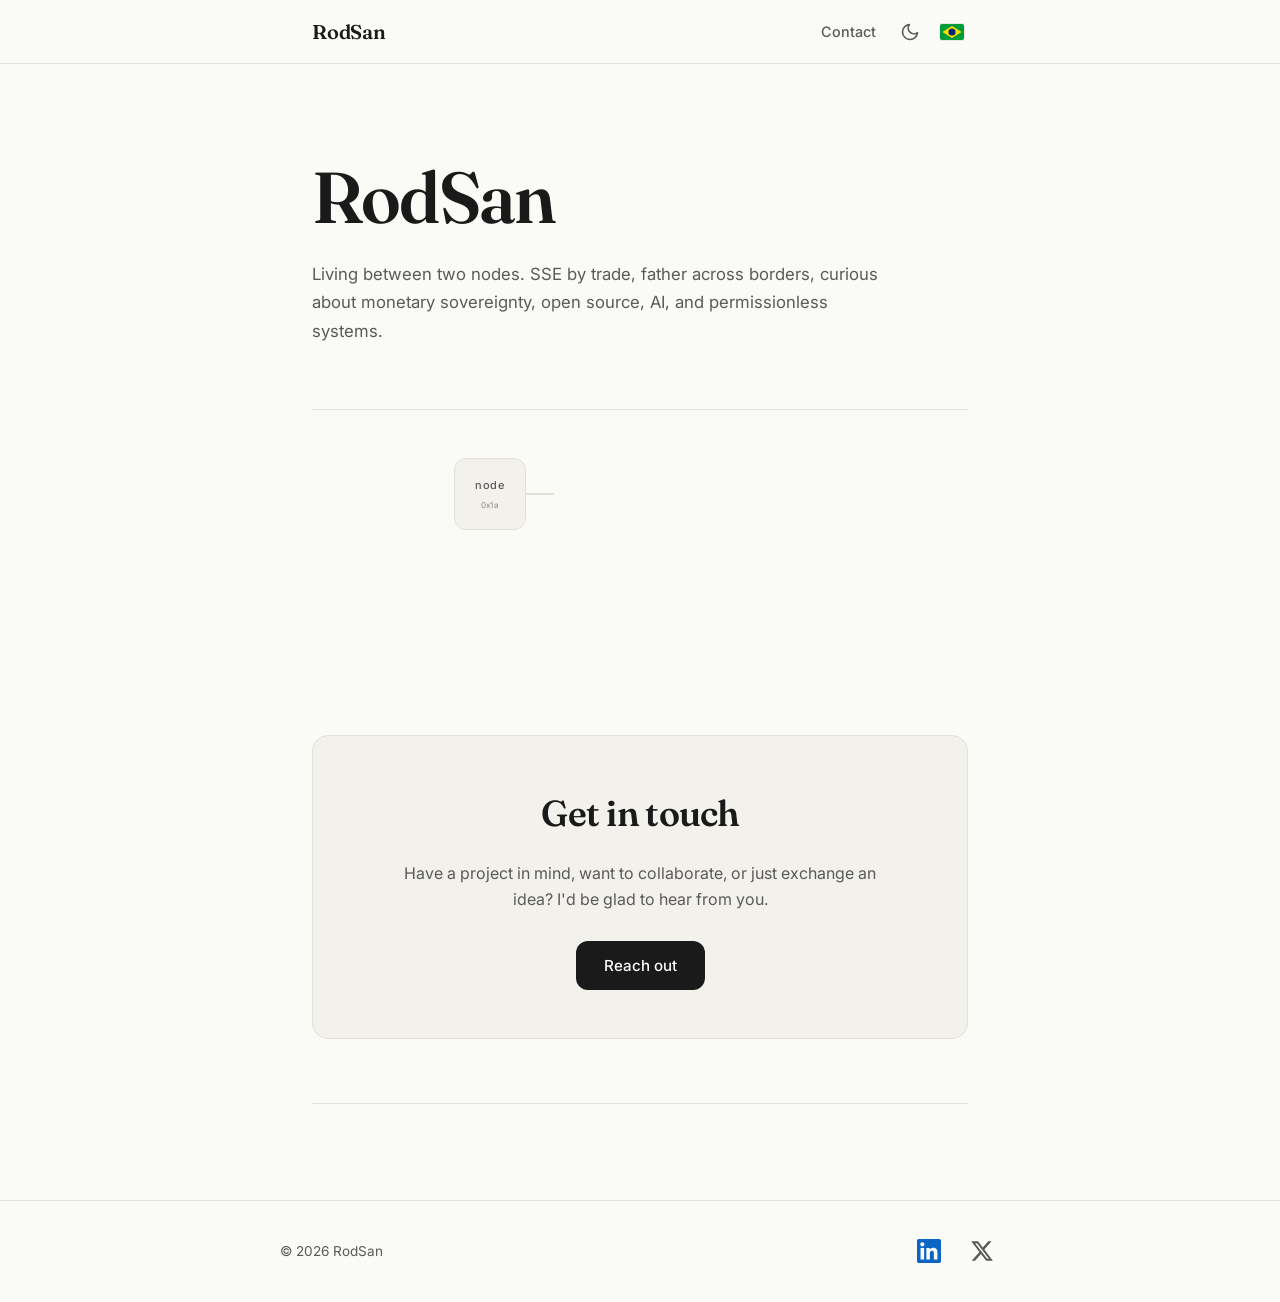
==== index.html @ 2deef2b4 "add AI to hero subtitle and meta description interests" ====
<!DOCTYPE html>
<html lang="en">
<head>
    <meta charset="UTF-8">
    <meta name="viewport" content="width=device-width, initial-scale=1.0">
    <title>RodSan</title>
    <meta name="description" content="Personal site of RodSan — SSE by trade, father across borders, curious about monetary sovereignty, open source, AI, and permissionless systems.">

    <link rel="alternate" hreflang="en" href="https://0xrodsan.github.io/">
    <link rel="alternate" hreflang="pt-BR" href="https://0xrodsan.github.io/pt/">
    <link rel="alternate" hreflang="x-default" href="https://0xrodsan.github.io/">
    <link rel="canonical" href="https://0xrodsan.github.io/">

    <link rel="preconnect" href="https://fonts.googleapis.com">
    <link rel="preconnect" href="https://fonts.gstatic.com" crossorigin>
    <link href="https://fonts.googleapis.com/css2?family=Fraunces:ital,wght@0,400;0,600;0,700;1,400&family=Inter:wght@400;500;600&display=swap" rel="stylesheet">

    <link rel="stylesheet" href="style.css">

    <script>
        (function() {
            var stored = localStorage.getItem('theme');
            var prefersDark = window.matchMedia('(prefers-color-scheme: dark)').matches;
            var theme = stored || (prefersDark ? 'dark' : 'light');
            document.documentElement.setAttribute('data-theme', theme);
        })();
    </script>
</head>
<body>
    <header class="site-header">
        <div class="header-inner">
            <a href="/" class="site-logo">RodSan</a>

            <nav class="site-nav" aria-label="Main navigation">
                <ul class="nav-list">
                    <li class="nav-item"><a href="contato.html" class="nav-link">Contact</a></li>
                    <!-- Add new nav items here: <li class="nav-item"><a class="nav-link" href="…">…</a></li> -->
                </ul>
            </nav>

            <div class="header-actions">
                <button type="button" class="theme-toggle" aria-label="Toggle light/dark theme" title="Toggle theme">
                    <svg class="icon-sun" xmlns="http://www.w3.org/2000/svg" width="20" height="20" viewBox="0 0 24 24" fill="none" stroke="currentColor" stroke-width="2" stroke-linecap="round" stroke-linejoin="round" aria-hidden="true">
                        <circle cx="12" cy="12" r="4"></circle>
                        <path d="M12 2v2M12 20v2M4.93 4.93l1.41 1.41M17.66 17.66l1.41 1.41M2 12h2M20 12h2M4.93 19.07l1.41-1.41M17.66 6.34l1.41-1.41"></path>
                    </svg>
                    <svg class="icon-moon" xmlns="http://www.w3.org/2000/svg" width="20" height="20" viewBox="0 0 24 24" fill="none" stroke="currentColor" stroke-width="2" stroke-linecap="round" stroke-linejoin="round" aria-hidden="true">
                        <path d="M21 12.79A9 9 0 1 1 11.21 3 7 7 0 0 0 21 12.79z"></path>
                    </svg>
                </button>

                <a href="pt/" class="lang-flag" aria-label="Português" title="Português">
                    <svg xmlns="http://www.w3.org/2000/svg" viewBox="0 0 30 20" width="24" height="16" aria-hidden="true">
                        <rect width="30" height="20" fill="#009c3b"/>
                        <polygon points="15,2.5 27,10 15,17.5 3,10" fill="#ffdf00"/>
                        <circle cx="15" cy="10" r="4.5" fill="#002776"/>
                    </svg>
                </a>

                <button type="button" class="menu-toggle" aria-label="Open menu" aria-expanded="false" aria-controls="mobile-nav">
                    <span></span>
                    <span></span>
                    <span></span>
                </button>
            </div>
        </div>

        <nav id="mobile-nav" class="mobile-nav" aria-label="Mobile navigation" hidden>
            <ul class="mobile-nav-list">
                <li class="mobile-nav-item"><a href="contato.html" class="mobile-nav-link">Contact</a></li>
                <!-- Add new nav items here: <li class="mobile-nav-item"><a class="mobile-nav-link" href="…">…</a></li> -->
            </ul>
        </nav>
    </header>

    <main class="main-content">
        <section class="hero reveal" aria-labelledby="hero-title">
            <h1 id="hero-title" class="hero-title">RodSan</h1>
            <p class="hero-subtitle">
                Living between two nodes. SSE by trade, father across borders, curious about monetary sovereignty, open source, AI, and permissionless systems.
            </p>
        </section>

        <section aria-label="Personal protocol">
            <div style="display:flex;flex-direction:column;align-items:center;justify-content:center;padding:3rem 1rem;gap:2.5rem;">
                <div id="rodsan-chain" style="display:flex;align-items:center;position:relative;"></div>
                <p id="rodsan-caption" style="font-size:14px;color:var(--color-text-muted);text-align:center;max-width:300px;line-height:1.9;opacity:0;transition:opacity 1.4s ease;font-style:italic;margin:0;">I build things that remember.<br>So that wherever I am — something holds.</p>
            </div>
            <style>
            .rodsan-block{width:72px;height:72px;border-radius:12px;border:1.5px solid var(--color-border);background:var(--color-surface);display:flex;flex-direction:column;align-items:center;justify-content:center;gap:5px;opacity:0;position:relative;overflow:hidden;}
            .rodsan-block.base{border-color:#b87350;}
            .rodsan-label{font-size:11px;color:var(--color-text-muted);font-weight:500;letter-spacing:0.05em;position:relative;z-index:2;}
            .rodsan-hash{font-size:8px;color:var(--color-text-muted);opacity:0.7;letter-spacing:0.03em;position:relative;z-index:2;}
            .rodsan-conn{width:28px;height:1.5px;background:var(--color-border);opacity:0;transition:opacity 0.4s ease;flex-shrink:0;}
            .rodsan-ring{position:absolute;right:-8px;top:50%;transform:translateY(-50%);width:16px;height:16px;border-radius:50%;border:1.5px solid #b87350;opacity:0;pointer-events:none;}
            .rodsan-ring.go{animation:rodsan-pulse 1s ease-out forwards;}
            @keyframes rodsan-pulse{0%{opacity:.7;transform:translateY(-50%) scale(.5);}100%{opacity:0;transform:translateY(-50%) scale(2.6);}}
            </style>
            <script>
            (function(){
              var chain=document.getElementById('rodsan-chain');
              var caption=document.getElementById('rodsan-caption');
              var blocks=[{label:'node',hash:'0x1a'},{label:'silence',hash:'0x2f'},{label:'echo',hash:'0x3d'},{label:'base',hash:'0xff'}];
              var els=[];
              blocks.forEach(function(b,i){
                var wrap=document.createElement('div');
                wrap.style.cssText='position:relative;display:flex;align-items:center;';
                var block=document.createElement('div');
                block.className='rodsan-block'+(i===blocks.length-1?' base':'');
                var glitch=document.createElement('div');
                glitch.style.cssText='position:absolute;left:0;right:0;height:2px;background:#b87350;opacity:0;z-index:1;';
                var label=document.createElement('span');
                label.className='rodsan-label';
                label.textContent=b.label;
                var hash=document.createElement('span');
                hash.className='rodsan-hash';
                hash.textContent=b.hash;
                block.appendChild(glitch);block.appendChild(label);block.appendChild(hash);
                wrap.appendChild(block);
                var ring=document.createElement('div');
                ring.className='rodsan-ring';
                wrap.appendChild(ring);
                var conn=null;
                if(i<blocks.length-1){conn=document.createElement('div');conn.className='rodsan-conn';wrap.appendChild(conn);}
                els.push({block:block,conn:conn,ring:ring,glitch:glitch,label:label});
                chain.appendChild(wrap);
              });
              function delay(ms){return new Promise(function(r){setTimeout(r,ms);});}
              async function glitchBlock(block,glitch,label){
                var chars='▓░█▒#@&%'.split('');
                var original=label.textContent;
                block.style.opacity='1';
                for(var i=0;i<5;i++){
                  label.textContent=chars[Math.floor(Math.random()*chars.length)].repeat(original.length);
                  glitch.style.opacity='0.6';
                  glitch.style.top=Math.random()*60+'px';
                  block.style.transform='translateX('+(Math.random()-.5)*4+'px)';
                  await delay(60);
                  label.textContent=original;glitch.style.opacity='0';block.style.transform='translateX(0)';
                  await delay(50);
                }
              }
              async function animate(){
                await delay(500);
                for(var i=0;i<els.length;i++){
                  var e=els[i];
                  await glitchBlock(e.block,e.glitch,e.label);
                  e.ring.classList.add('go');
                  await delay(300);e.ring.classList.remove('go');
                  if(e.conn){e.conn.style.opacity='1';await delay(150);await delay(400);}
                  else{await delay(400);}
                }
                await delay(800);caption.style.opacity='1';
              }
              animate();
            })();
            </script>
        </section>

        <section class="cta-section reveal" aria-labelledby="cta-title">
            <div class="cta-card">
                <h2 id="cta-title" class="cta-title">Get in touch</h2>
                <p class="cta-text">
                    Have a project in mind, want to collaborate, or just exchange an idea?
                    I'd be glad to hear from you.
                </p>
                <a href="contato.html" class="cta-button">Reach out</a>
            </div>
        </section>
    </main>

    <footer class="site-footer">
        <div class="footer-inner">
            <p class="footer-copy">© <span class="footer-year">2025</span> RodSan</p>
            <ul class="footer-social">
                <li>
                    <a href="https://www.linkedin.com/in/rodsan80/" class="footer-social-link" target="_blank" rel="noopener noreferrer" aria-label="LinkedIn">
                        <svg xmlns="http://www.w3.org/2000/svg" viewBox="0 0 24 24" aria-hidden="true">
                            <path fill="#0A66C2" d="M20.447 20.452h-3.554v-5.569c0-1.328-.027-3.037-1.852-3.037-1.853 0-2.136 1.445-2.136 2.939v5.667H9.351V9h3.414v1.561h.046c.477-.9 1.637-1.85 3.37-1.85 3.601 0 4.267 2.37 4.267 5.455v6.286zM5.337 7.433c-1.144 0-2.063-.926-2.063-2.065 0-1.138.92-2.063 2.063-2.063 1.14 0 2.064.925 2.064 2.063 0 1.139-.925 2.065-2.064 2.065zm1.782 13.019H3.555V9h3.564v11.452zM22.225 0H1.771C.792 0 0 .774 0 1.729v20.542C0 23.227.792 24 1.771 24h20.451C23.2 24 24 23.227 24 22.271V1.729C24 .774 23.2 0 22.222 0h.003z"/>
                        </svg>
                    </a>
                </li>
                <li>
                    <a href="https://x.com/0xRodSan" class="footer-social-link" target="_blank" rel="noopener noreferrer" aria-label="X">
                        <svg xmlns="http://www.w3.org/2000/svg" viewBox="0 0 24 24" aria-hidden="true">
                            <path fill="currentColor" d="M18.244 2.25h3.308l-7.227 8.26 8.502 11.24H16.17l-5.214-6.817L4.99 21.75H1.68l7.73-8.835L1.254 2.25H8.08l4.713 6.231zm-1.161 17.52h1.833L7.084 4.126H5.117z"/>
                        </svg>
                    </a>
                </li>
            </ul>
        </div>
    </footer>

    <script src="script.js"></script>
</body>
</html>
---- style.css ----
/* ============================================================
   Theme tokens
   ============================================================ */
:root {
    --font-serif: "Fraunces", "Iowan Old Style", "Apple Garamond", Georgia, serif;
    --font-sans: "Inter", -apple-system, BlinkMacSystemFont, "Segoe UI", Roboto, sans-serif;

    --max-width: 720px;
    --header-height: 64px;

    --transition-fast: 180ms ease;
    --transition-medium: 320ms ease;

    --radius-sm: 6px;
    --radius-md: 12px;
    --radius-lg: 16px;
}

[data-theme="light"] {
    --color-bg: #fafaf7;
    --color-surface: #f3f1ec;
    --color-text: #1a1a1a;
    --color-text-muted: #5a5a5a;
    --color-border: #e3e0d8;
    --color-accent: #1a1a1a;
    --color-link: #1a1a1a;
    --color-link-hover: #5a5a5a;
}

[data-theme="dark"] {
    --color-bg: #131312;
    --color-surface: #1c1c1a;
    --color-text: #ececea;
    --color-text-muted: #9a9a96;
    --color-border: #2a2a27;
    --color-accent: #ececea;
    --color-link: #ececea;
    --color-link-hover: #b8b8b3;
}

/* ============================================================
   Reset & base
   ============================================================ */
*,
*::before,
*::after {
    box-sizing: border-box;
    margin: 0;
    padding: 0;
}

html {
    scroll-behavior: smooth;
    -webkit-text-size-adjust: 100%;
}

body {
    font-family: var(--font-sans);
    font-size: 16px;
    line-height: 1.65;
    color: var(--color-text);
    background-color: var(--color-bg);
    -webkit-font-smoothing: antialiased;
    -moz-osx-font-smoothing: grayscale;
    transition: background-color var(--transition-medium), color var(--transition-medium);
    min-height: 100vh;
    display: flex;
    flex-direction: column;
}

a {
    color: var(--color-link);
    text-decoration: none;
    transition: color var(--transition-fast);
}

a:hover {
    color: var(--color-link-hover);
}

button {
    font: inherit;
    color: inherit;
    background: none;
    border: none;
    cursor: pointer;
}

ul {
    list-style: none;
}

img,
svg {
    display: block;
    max-width: 100%;
}

/* ============================================================
   Header
   ============================================================ */
.site-header {
    position: fixed;
    top: 0;
    left: 0;
    right: 0;
    z-index: 100;
    height: var(--header-height);
    background-color: color-mix(in srgb, var(--color-bg) 88%, transparent);
    backdrop-filter: saturate(180%) blur(12px);
    -webkit-backdrop-filter: saturate(180%) blur(12px);
    border-bottom: 1px solid var(--color-border);
    transition: background-color var(--transition-medium), border-color var(--transition-medium);
}

.header-inner {
    height: 100%;
    max-width: var(--max-width);
    margin: 0 auto;
    padding: 0 1.25rem;
    display: flex;
    align-items: center;
    justify-content: space-between;
    gap: 1rem;
}

.site-logo {
    font-family: var(--font-serif);
    font-size: 1.25rem;
    font-weight: 600;
    letter-spacing: -0.01em;
    color: var(--color-text);
}

.site-logo:hover {
    color: var(--color-text-muted);
}

.site-nav {
    display: none;
    margin-left: auto;
}

.nav-list {
    display: flex;
    gap: 1.75rem;
}

.nav-link {
    font-size: 0.9rem;
    font-weight: 500;
    color: var(--color-text-muted);
    position: relative;
}

.nav-link::after {
    content: "";
    position: absolute;
    left: 0;
    right: 0;
    bottom: -4px;
    height: 1px;
    background-color: currentColor;
    transform: scaleX(0);
    transform-origin: left;
    transition: transform var(--transition-fast);
}

.nav-link:hover {
    color: var(--color-text);
}

.nav-link:hover::after {
    transform: scaleX(1);
}

.header-actions {
    display: flex;
    align-items: center;
    gap: 0.5rem;
}

.lang-flag {
    display: inline-flex;
    align-items: center;
    justify-content: center;
    padding: 0.25rem;
    border-radius: var(--radius-sm);
    transition: background-color var(--transition-fast);
}

.lang-flag:hover {
    background-color: var(--color-surface);
}

.lang-flag svg {
    display: block;
    width: 24px;
    height: 16px;
    border-radius: 2px;
    box-shadow: 0 0 0 1px color-mix(in srgb, var(--color-border) 70%, transparent);
}

.theme-toggle {
    display: flex;
    align-items: center;
    justify-content: center;
    width: 36px;
    height: 36px;
    border-radius: var(--radius-sm);
    color: var(--color-text-muted);
    transition: color var(--transition-fast), background-color var(--transition-fast);
}

.theme-toggle:hover {
    color: var(--color-text);
    background-color: var(--color-surface);
}

.icon-sun,
.icon-moon {
    display: none;
}

[data-theme="light"] .icon-moon {
    display: block;
}

[data-theme="dark"] .icon-sun {
    display: block;
}

.menu-toggle {
    display: flex;
    flex-direction: column;
    justify-content: center;
    gap: 4px;
    width: 36px;
    height: 36px;
    padding: 8px;
    border-radius: var(--radius-sm);
    transition: background-color var(--transition-fast);
}

.menu-toggle:hover {
    background-color: var(--color-surface);
}

.menu-toggle span {
    display: block;
    height: 1.5px;
    width: 100%;
    background-color: var(--color-text);
    border-radius: 1px;
    transition: transform var(--transition-fast), opacity var(--transition-fast);
}

.menu-toggle[aria-expanded="true"] span:nth-child(1) {
    transform: translateY(5.5px) rotate(45deg);
}

.menu-toggle[aria-expanded="true"] span:nth-child(2) {
    opacity: 0;
}

.menu-toggle[aria-expanded="true"] span:nth-child(3) {
    transform: translateY(-5.5px) rotate(-45deg);
}

/* Mobile nav */
.mobile-nav {
    border-top: 1px solid var(--color-border);
    background-color: var(--color-bg);
    padding: 1rem 1.25rem 1.5rem;
}

.mobile-nav[hidden] {
    display: none;
}

.mobile-nav-list {
    display: flex;
    flex-direction: column;
    gap: 0.75rem;
}

.mobile-nav-link {
    display: block;
    padding: 0.5rem 0;
    font-size: 1rem;
    color: var(--color-text);
    border-bottom: 1px solid var(--color-border);
}

/* ============================================================
   Main content
   ============================================================ */
.main-content {
    flex: 1;
    max-width: var(--max-width);
    width: 100%;
    margin: 0 auto;
    padding: calc(var(--header-height) + 3rem) 1.25rem 4rem;
}

/* Section reveal animation */
.reveal {
    opacity: 0;
    transform: translateY(24px);
    transition: opacity 700ms ease, transform 700ms ease;
}

.reveal.is-visible {
    opacity: 1;
    transform: translateY(0);
}

@media (prefers-reduced-motion: reduce) {
    .reveal {
        opacity: 1;
        transform: none;
        transition: none;
    }
}

/* ============================================================
   Hero
   ============================================================ */
.hero {
    padding: 3rem 0 4rem;
    border-bottom: 1px solid var(--color-border);
}

.hero-title {
    font-family: var(--font-serif);
    font-size: clamp(2.75rem, 8vw, 4.5rem);
    font-weight: 600;
    letter-spacing: -0.025em;
    line-height: 1.05;
    margin-bottom: 1.5rem;
}

.hero-subtitle {
    font-size: 1.05rem;
    line-height: 1.7;
    color: var(--color-text-muted);
    max-width: 36rem;
}

/* ============================================================
   Quote
   ============================================================ */
.quote-section {
    padding: 4rem 0;
    border-bottom: 1px solid var(--color-border);
}

.quote {
    border-left: 3px solid var(--color-accent);
    padding: 0.5rem 0 0.5rem 1.5rem;
    font-family: var(--font-serif);
    font-style: italic;
    font-size: 1.1rem;
    line-height: 1.8;
    color: var(--color-text);
}

.quote p {
    margin-bottom: 0.5rem;
}

.quote p:last-of-type {
    margin-bottom: 1.25rem;
}

.quote-cite {
    display: block;
    margin-top: 1rem;
    font-family: var(--font-sans);
    font-style: normal;
    font-size: 0.9rem;
    color: var(--color-text-muted);
}

/* ============================================================
   CTA
   ============================================================ */
.cta-section {
    padding: 4rem 0;
    border-bottom: 1px solid var(--color-border);
}

.cta-card {
    background-color: var(--color-surface);
    border: 1px solid var(--color-border);
    border-radius: var(--radius-lg);
    padding: 2.5rem 2rem;
    text-align: center;
    transition: background-color var(--transition-medium), border-color var(--transition-medium);
}

.cta-title {
    font-family: var(--font-serif);
    font-size: clamp(1.75rem, 5vw, 2.25rem);
    font-weight: 600;
    letter-spacing: -0.02em;
    margin-bottom: 1rem;
}

.cta-text {
    color: var(--color-text-muted);
    margin-bottom: 1.75rem;
    max-width: 32rem;
    margin-left: auto;
    margin-right: auto;
}

.cta-button {
    display: inline-block;
    padding: 0.75rem 1.75rem;
    background-color: var(--color-text);
    color: var(--color-bg);
    border-radius: var(--radius-md);
    font-size: 0.95rem;
    font-weight: 500;
    transition: opacity var(--transition-fast), transform var(--transition-fast);
}

.cta-button:hover {
    color: var(--color-bg);
    opacity: 0.85;
    transform: translateY(-1px);
}

/* ============================================================
   Contact
   ============================================================ */
.contact-page {
    padding: 2rem 0;
}

.section-title {
    font-family: var(--font-serif);
    font-size: clamp(1.75rem, 5vw, 2.25rem);
    font-weight: 600;
    letter-spacing: -0.02em;
    margin-bottom: 1rem;
}

.contact-description {
    color: var(--color-text-muted);
    margin-bottom: 2rem;
    max-width: 36rem;
}

.contact-info {
    display: flex;
    flex-direction: row;
    gap: 1.5rem;
    align-items: center;
}

.contact-info-link {
    display: inline-flex;
    align-items: center;
    color: var(--color-text);
    padding: 0.5rem;
    transition: color var(--transition-fast), opacity var(--transition-fast), transform var(--transition-fast);
}

.contact-info-link:hover {
    color: var(--color-text-muted);
    opacity: 0.75;
    transform: translateY(-2px);
}

.contact-info-link svg {
    width: 32px;
    height: 32px;
    flex-shrink: 0;
    pointer-events: none;
}

/* ============================================================
   Footer
   ============================================================ */
.site-footer {
    border-top: 1px solid var(--color-border);
    padding: 2rem 1.25rem;
    margin-top: 2rem;
    transition: border-color var(--transition-medium);
}

.footer-inner {
    max-width: var(--max-width);
    margin: 0 auto;
    display: flex;
    align-items: center;
    justify-content: space-between;
    gap: 1rem;
}

.footer-copy {
    font-size: 0.85rem;
    color: var(--color-text-muted);
}

.footer-social {
    display: flex;
    gap: 1rem;
}

.footer-social-link {
    display: inline-flex;
    align-items: center;
    justify-content: center;
    color: var(--color-text-muted);
    padding: 0.4rem;
    transition: color var(--transition-fast), opacity var(--transition-fast), transform var(--transition-fast);
}

.footer-social-link:hover {
    color: var(--color-text);
    opacity: 0.75;
    transform: translateY(-2px);
}

.footer-social-link svg {
    width: 24px;
    height: 24px;
    flex-shrink: 0;
    pointer-events: none;
}

/* ============================================================
   Responsive: tablet & up
   ============================================================ */
@media (min-width: 720px) {
    .header-inner {
        padding: 0 2rem;
    }

    .site-nav {
        display: block;
    }

    .menu-toggle {
        display: none;
    }

    .mobile-nav {
        display: none !important;
    }

    .main-content {
        padding-left: 2rem;
        padding-right: 2rem;
    }

    .site-footer {
        padding-left: 2rem;
        padding-right: 2rem;
    }

    .cta-card {
        padding: 3rem 2.5rem;
    }
}
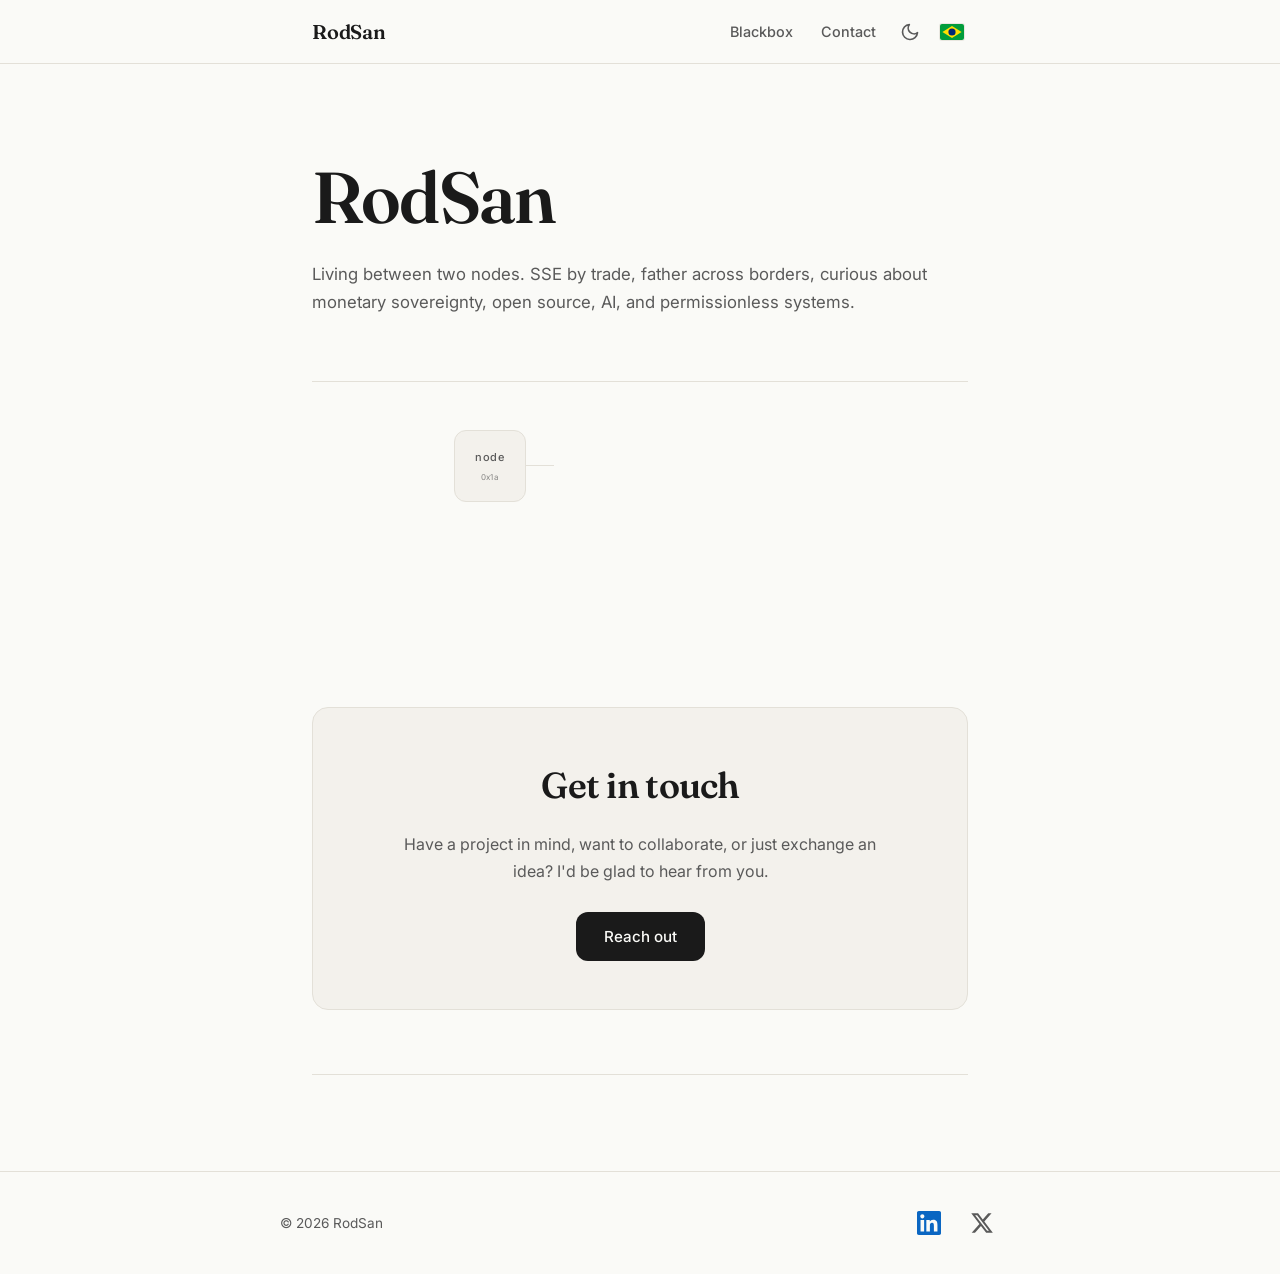
==== commit f923fc8c: "add Blackbox nav link with config.js for external URLs" ====
--- a/index.html
+++ b/index.html
@@ -33,6 +33,7 @@
 
             <nav class="site-nav" aria-label="Main navigation">
                 <ul class="nav-list">
+                    <li class="nav-item"><a href="#" data-link="blackbox" class="nav-link">Blackbox</a></li>
                     <li class="nav-item"><a href="contato.html" class="nav-link">Contact</a></li>
                     <!-- Add new nav items here: <li class="nav-item"><a class="nav-link" href="…">…</a></li> -->
                 </ul>
@@ -67,6 +68,7 @@
 
         <nav id="mobile-nav" class="mobile-nav" aria-label="Mobile navigation" hidden>
             <ul class="mobile-nav-list">
+                <li class="mobile-nav-item"><a href="#" data-link="blackbox" class="mobile-nav-link">Blackbox</a></li>
                 <li class="mobile-nav-item"><a href="contato.html" class="mobile-nav-link">Contact</a></li>
                 <!-- Add new nav items here: <li class="mobile-nav-item"><a class="mobile-nav-link" href="…">…</a></li> -->
             </ul>
@@ -191,6 +193,7 @@
         </div>
     </footer>
 
+    <script src="config.js"></script>
     <script src="script.js"></script>
 </body>
 </html>
--- a/style.css
+++ b/style.css
@@ -347,6 +347,10 @@
     max-width: 36rem;
 }
 
+:lang(en) .hero-subtitle {
+    max-width: 42rem;
+}
+
 /* ============================================================
    Quote
    ============================================================ */
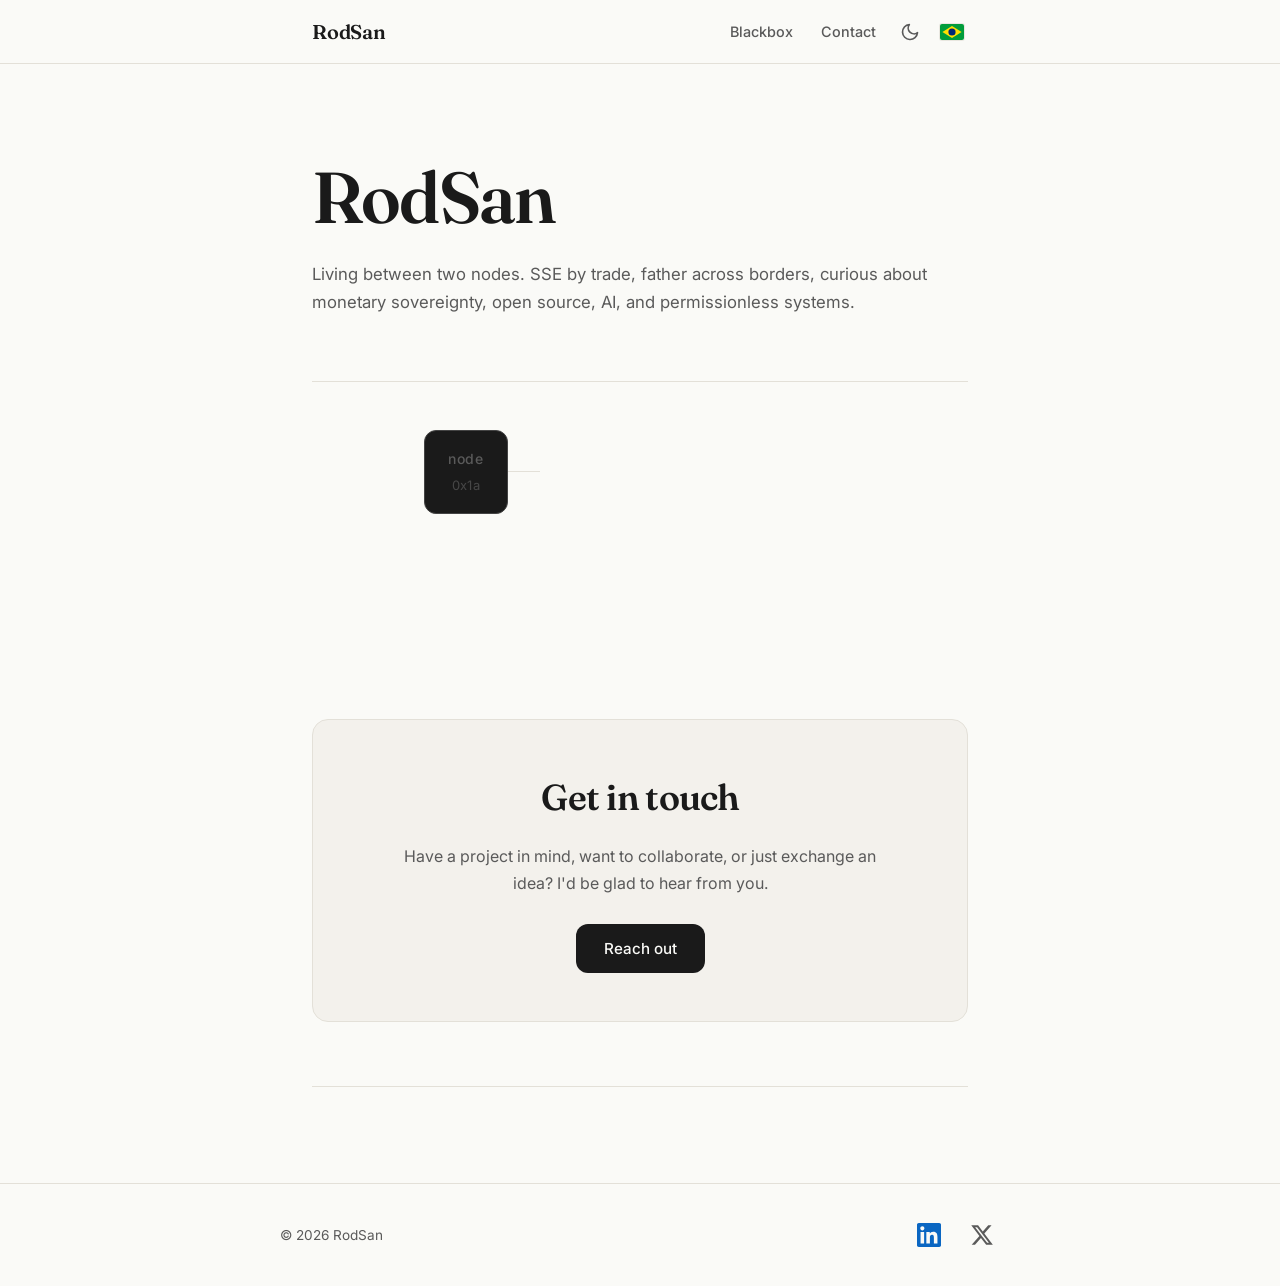
==== commit 6653bd6b: "style: enlarge protocol chain blocks and slow orange pulse Increase block size to 84px with darker f" ====
--- a/index.html
+++ b/index.html
@@ -33,7 +33,7 @@
 
             <nav class="site-nav" aria-label="Main navigation">
                 <ul class="nav-list">
-                    <li class="nav-item"><a href="#" data-link="blackbox" class="nav-link">Blackbox</a></li>
+                    <li class="nav-item"><a href="https://0xrodsan.github.io/blackbox/" class="nav-link">Blackbox</a></li>
                     <li class="nav-item"><a href="contato.html" class="nav-link">Contact</a></li>
                     <!-- Add new nav items here: <li class="nav-item"><a class="nav-link" href="…">…</a></li> -->
                 </ul>
@@ -68,7 +68,7 @@
 
         <nav id="mobile-nav" class="mobile-nav" aria-label="Mobile navigation" hidden>
             <ul class="mobile-nav-list">
-                <li class="mobile-nav-item"><a href="#" data-link="blackbox" class="mobile-nav-link">Blackbox</a></li>
+                <li class="mobile-nav-item"><a href="https://0xrodsan.github.io/blackbox/" class="mobile-nav-link">Blackbox</a></li>
                 <li class="mobile-nav-item"><a href="contato.html" class="mobile-nav-link">Contact</a></li>
                 <!-- Add new nav items here: <li class="mobile-nav-item"><a class="mobile-nav-link" href="…">…</a></li> -->
             </ul>
@@ -89,13 +89,13 @@
                 <p id="rodsan-caption" style="font-size:14px;color:var(--color-text-muted);text-align:center;max-width:300px;line-height:1.9;opacity:0;transition:opacity 1.4s ease;font-style:italic;margin:0;">I build things that remember.<br>So that wherever I am — something holds.</p>
             </div>
             <style>
-            .rodsan-block{width:72px;height:72px;border-radius:12px;border:1.5px solid var(--color-border);background:var(--color-surface);display:flex;flex-direction:column;align-items:center;justify-content:center;gap:5px;opacity:0;position:relative;overflow:hidden;}
+            .rodsan-block{width:84px;height:84px;border-radius:12px;border:1.5px solid #444444;background:#1a1a1a;display:flex;flex-direction:column;align-items:center;justify-content:center;gap:5px;opacity:0;position:relative;overflow:hidden;}
             .rodsan-block.base{border-color:#b87350;}
-            .rodsan-label{font-size:11px;color:var(--color-text-muted);font-weight:500;letter-spacing:0.05em;position:relative;z-index:2;}
-            .rodsan-hash{font-size:8px;color:var(--color-text-muted);opacity:0.7;letter-spacing:0.03em;position:relative;z-index:2;}
-            .rodsan-conn{width:28px;height:1.5px;background:var(--color-border);opacity:0;transition:opacity 0.4s ease;flex-shrink:0;}
+            .rodsan-label{font-size:14px;color:var(--color-text-muted);font-weight:500;letter-spacing:0.05em;position:relative;z-index:2;}
+            .rodsan-hash{font-size:13px;color:var(--color-text-muted);opacity:0.7;letter-spacing:0.03em;position:relative;z-index:2;}
+            .rodsan-conn{width:32px;height:1.5px;background:var(--color-border);opacity:0;transition:opacity 0.4s ease;flex-shrink:0;}
             .rodsan-ring{position:absolute;right:-8px;top:50%;transform:translateY(-50%);width:16px;height:16px;border-radius:50%;border:1.5px solid #b87350;opacity:0;pointer-events:none;}
-            .rodsan-ring.go{animation:rodsan-pulse 1s ease-out forwards;}
+            .rodsan-ring.go{animation:rodsan-pulse 2.6s ease-out forwards;}
             @keyframes rodsan-pulse{0%{opacity:.7;transform:translateY(-50%) scale(.5);}100%{opacity:0;transform:translateY(-50%) scale(2.6);}}
             </style>
             <script>
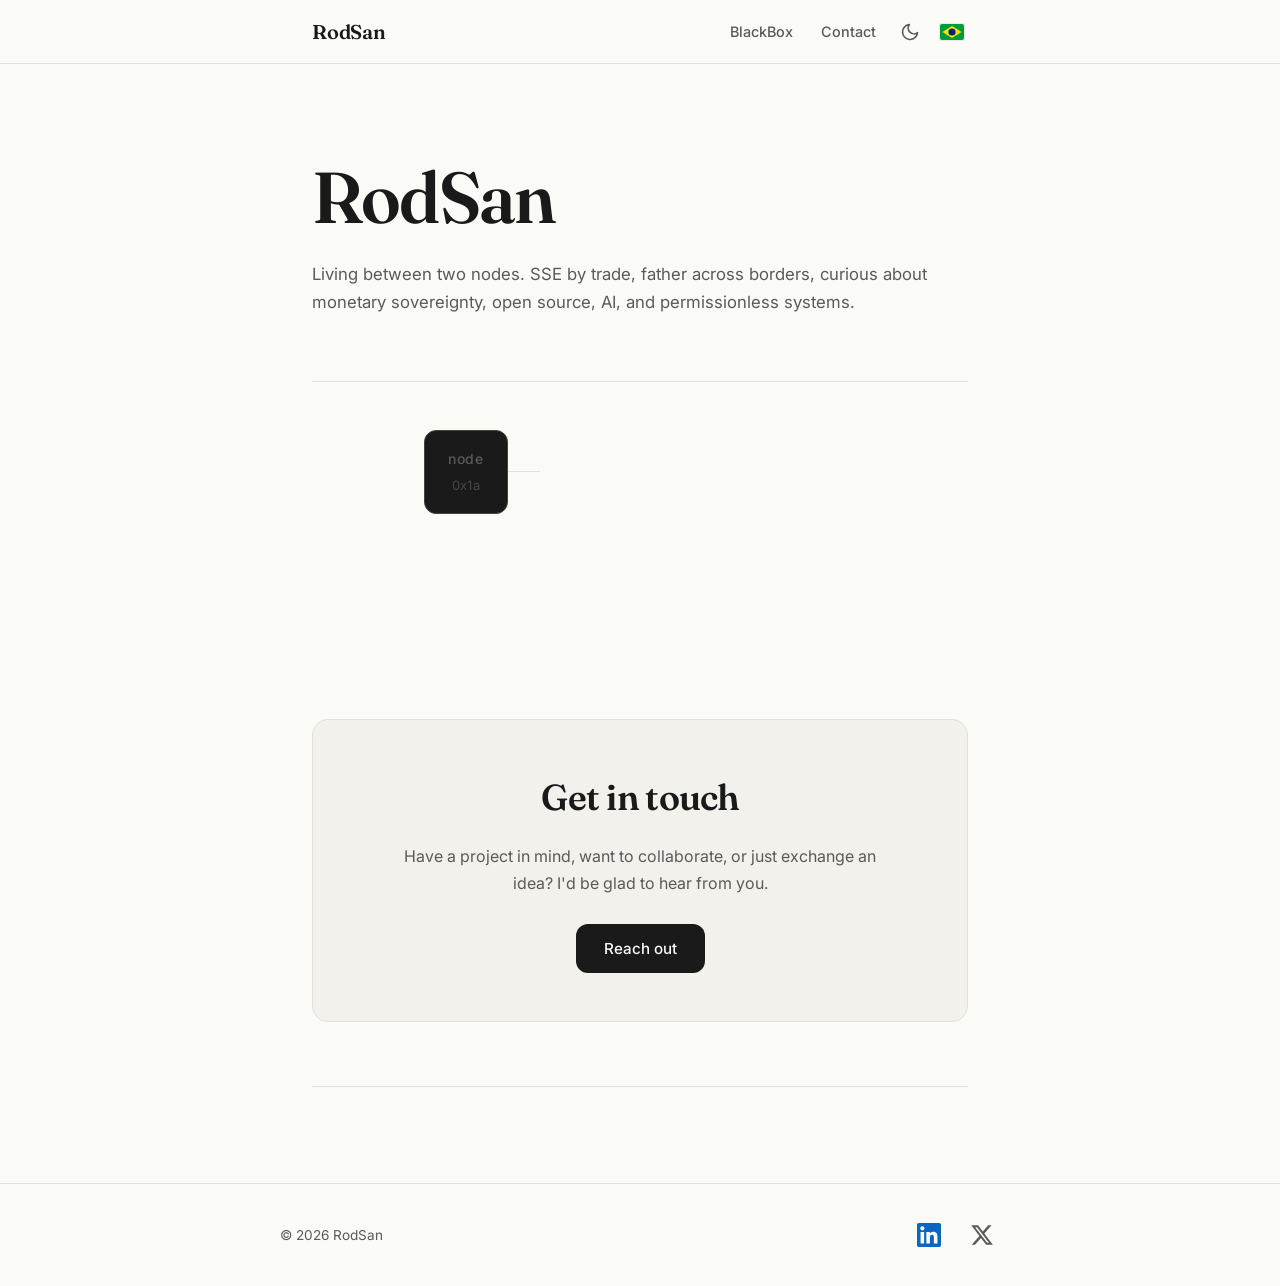
==== commit ee2aa208: "style: rename Blackbox to BlackBox in nav links" ====
--- a/index.html
+++ b/index.html
@@ -33,7 +33,7 @@
 
             <nav class="site-nav" aria-label="Main navigation">
                 <ul class="nav-list">
-                    <li class="nav-item"><a href="https://0xrodsan.github.io/blackbox/" class="nav-link">Blackbox</a></li>
+                    <li class="nav-item"><a href="https://0xrodsan.github.io/blackbox/" class="nav-link">BlackBox</a></li>
                     <li class="nav-item"><a href="contato.html" class="nav-link">Contact</a></li>
                     <!-- Add new nav items here: <li class="nav-item"><a class="nav-link" href="…">…</a></li> -->
                 </ul>
@@ -68,7 +68,7 @@
 
         <nav id="mobile-nav" class="mobile-nav" aria-label="Mobile navigation" hidden>
             <ul class="mobile-nav-list">
-                <li class="mobile-nav-item"><a href="https://0xrodsan.github.io/blackbox/" class="mobile-nav-link">Blackbox</a></li>
+                <li class="mobile-nav-item"><a href="https://0xrodsan.github.io/blackbox/" class="mobile-nav-link">BlackBox</a></li>
                 <li class="mobile-nav-item"><a href="contato.html" class="mobile-nav-link">Contact</a></li>
                 <!-- Add new nav items here: <li class="mobile-nav-item"><a class="mobile-nav-link" href="…">…</a></li> -->
             </ul>
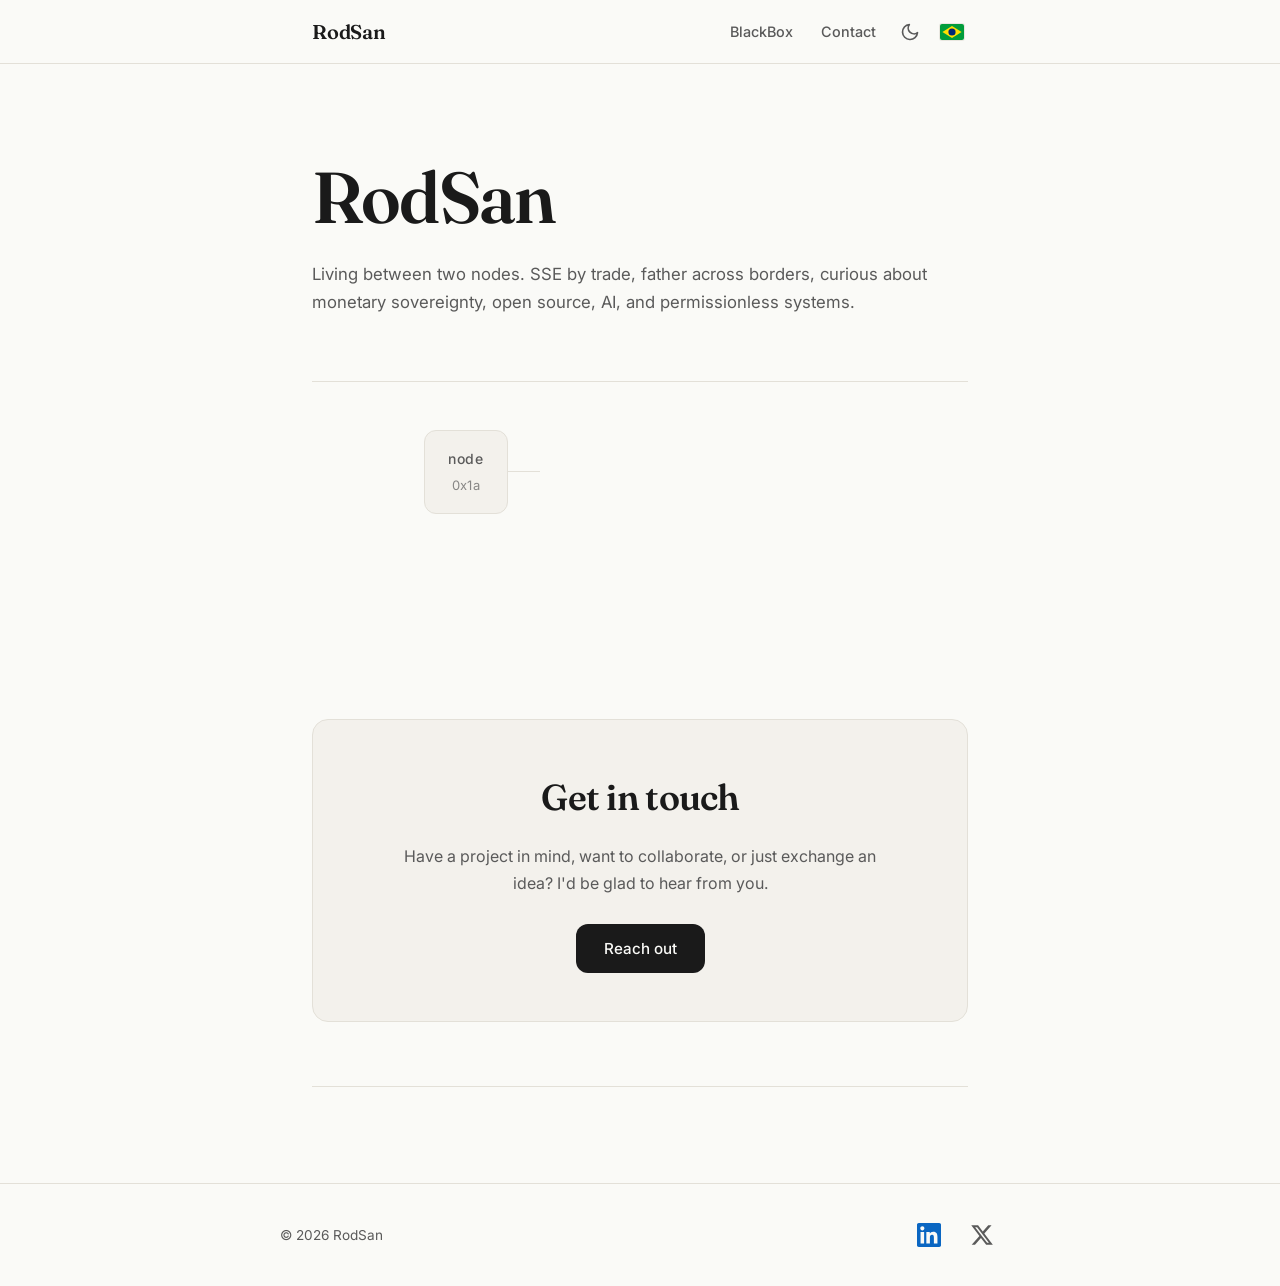
==== commit 8df883c1: "fix: chain contrast per theme + mobile responsive sizing Co-Authored-By: Claude Opus 4.7 <noreply@an" ====
--- a/index.html
+++ b/index.html
@@ -89,14 +89,82 @@
                 <p id="rodsan-caption" style="font-size:14px;color:var(--color-text-muted);text-align:center;max-width:300px;line-height:1.9;opacity:0;transition:opacity 1.4s ease;font-style:italic;margin:0;">I build things that remember.<br>So that wherever I am — something holds.</p>
             </div>
             <style>
-            .rodsan-block{width:84px;height:84px;border-radius:12px;border:1.5px solid #444444;background:#1a1a1a;display:flex;flex-direction:column;align-items:center;justify-content:center;gap:5px;opacity:0;position:relative;overflow:hidden;}
-            .rodsan-block.base{border-color:#b87350;}
-            .rodsan-label{font-size:14px;color:var(--color-text-muted);font-weight:500;letter-spacing:0.05em;position:relative;z-index:2;}
-            .rodsan-hash{font-size:13px;color:var(--color-text-muted);opacity:0.7;letter-spacing:0.03em;position:relative;z-index:2;}
-            .rodsan-conn{width:32px;height:1.5px;background:var(--color-border);opacity:0;transition:opacity 0.4s ease;flex-shrink:0;}
-            .rodsan-ring{position:absolute;right:-8px;top:50%;transform:translateY(-50%);width:16px;height:16px;border-radius:50%;border:1.5px solid #b87350;opacity:0;pointer-events:none;}
-            .rodsan-ring.go{animation:rodsan-pulse 2.6s ease-out forwards;}
-            @keyframes rodsan-pulse{0%{opacity:.7;transform:translateY(-50%) scale(.5);}100%{opacity:0;transform:translateY(-50%) scale(2.6);}}
+            .rodsan-block {
+              width: var(--chain-block, 84px);
+              height: var(--chain-block, 84px);
+              border-radius: 12px;
+              border: 1.5px solid var(--chain-border);
+              background: var(--chain-bg);
+              display: flex;
+              flex-direction: column;
+              align-items: center;
+              justify-content: center;
+              gap: 5px;
+              opacity: 0;
+              position: relative;
+              overflow: hidden;
+            }
+            .rodsan-block.base { border-color: #b87350; }
+            .rodsan-label {
+              font-size: var(--chain-label, 14px);
+              color: var(--color-text-muted);
+              font-weight: 500;
+              letter-spacing: 0.05em;
+              position: relative;
+              z-index: 2;
+            }
+            .rodsan-hash {
+              font-size: var(--chain-hash, 13px);
+              color: var(--color-text-muted);
+              opacity: 0.7;
+              letter-spacing: 0.03em;
+              position: relative;
+              z-index: 2;
+            }
+            .rodsan-conn {
+              width: var(--chain-conn, 32px);
+              height: 1.5px;
+              background: var(--chain-border);
+              opacity: 0;
+              transition: opacity 0.4s ease;
+              flex-shrink: 0;
+            }
+            .rodsan-ring {
+              position: absolute;
+              right: -8px;
+              top: 50%;
+              transform: translateY(-50%);
+              width: 16px;
+              height: 16px;
+              border-radius: 50%;
+              border: 1.5px solid #b87350;
+              opacity: 0;
+              pointer-events: none;
+            }
+            .rodsan-ring.go { animation: rodsan-pulse 2.6s ease-out forwards; }
+            @keyframes rodsan-pulse {
+              0%   { opacity: .7; transform: translateY(-50%) scale(.5); }
+              100% { opacity: 0;  transform: translateY(-50%) scale(2.6); }
+            }
+
+            [data-theme="dark"] {
+              --chain-bg:     #1a1a1a;
+              --chain-border: #444444;
+            }
+
+            [data-theme="light"] {
+              --chain-bg:     var(--color-surface);
+              --chain-border: var(--color-border);
+            }
+
+            @media (max-width: 540px) {
+              :root {
+                --chain-block: 60px;
+                --chain-label: 10px;
+                --chain-hash:  9px;
+                --chain-conn:  20px;
+              }
+            }
             </style>
             <script>
             (function(){
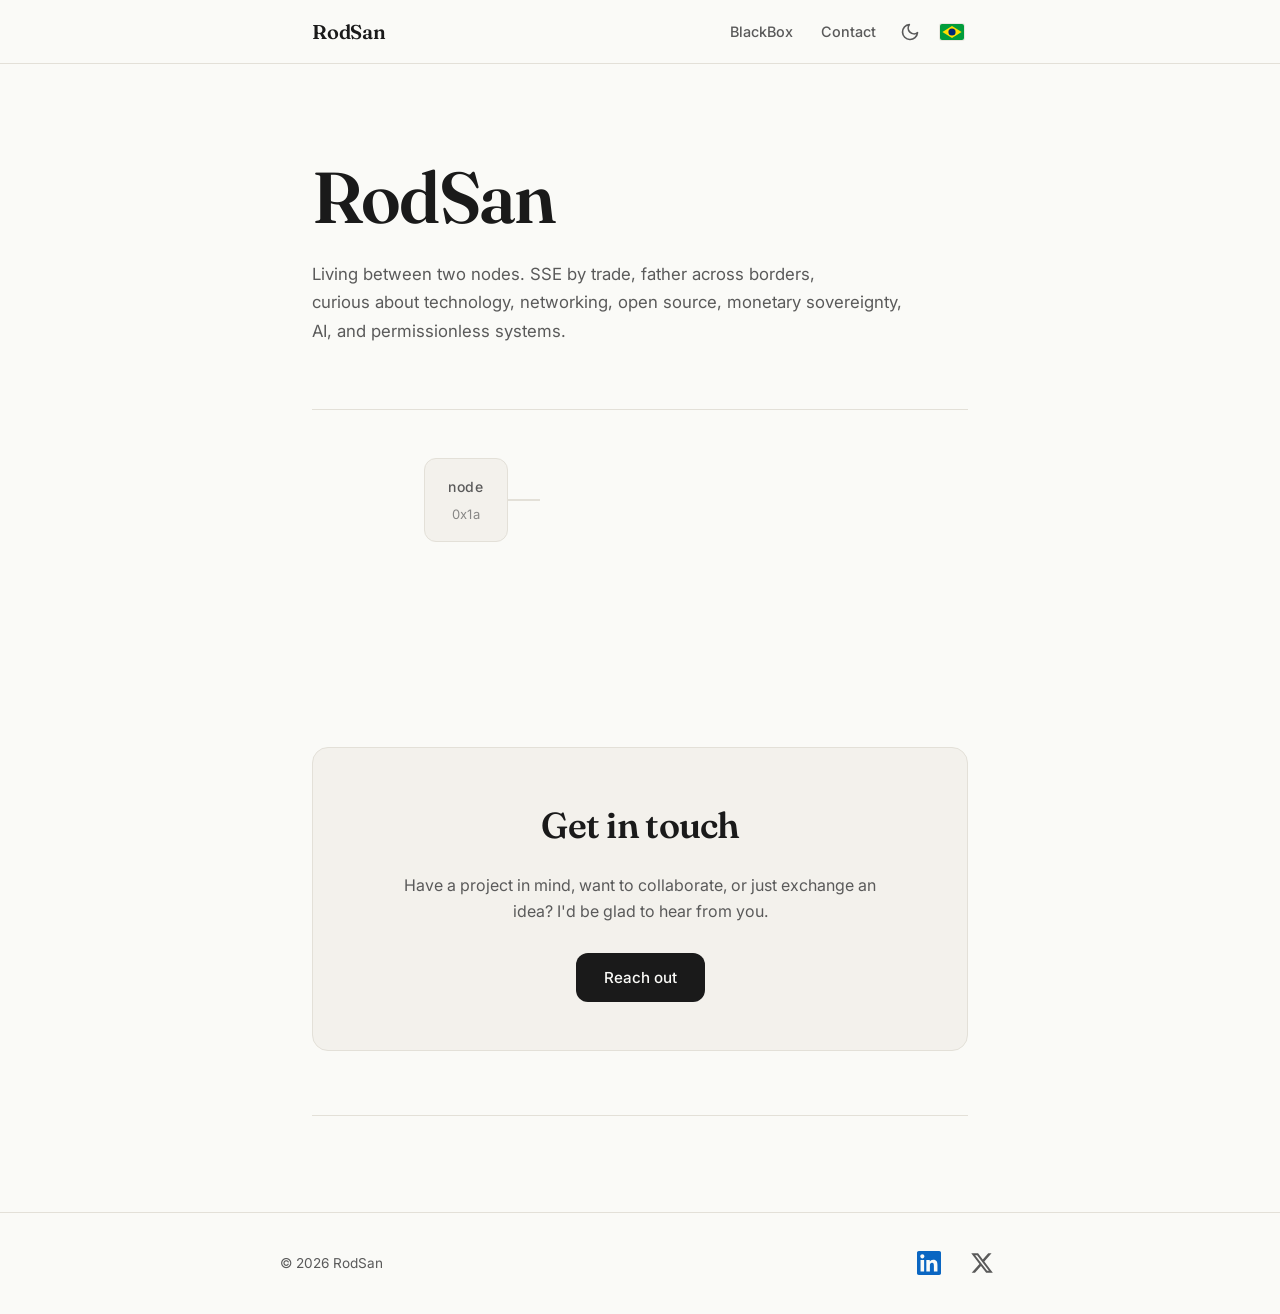
==== commit e1264b33: "update hero paragraph: expand interests list with line breaks" ====
--- a/index.html
+++ b/index.html
@@ -79,7 +79,9 @@
         <section class="hero reveal" aria-labelledby="hero-title">
             <h1 id="hero-title" class="hero-title">RodSan</h1>
             <p class="hero-subtitle">
-                Living between two nodes. SSE by trade, father across borders, curious about monetary sovereignty, open source, AI, and permissionless systems.
+                Living between two nodes. SSE by trade, father across borders,<br>
+                curious about technology, networking, open source, monetary sovereignty,<br>
+                AI, and permissionless systems.
             </p>
         </section>
 
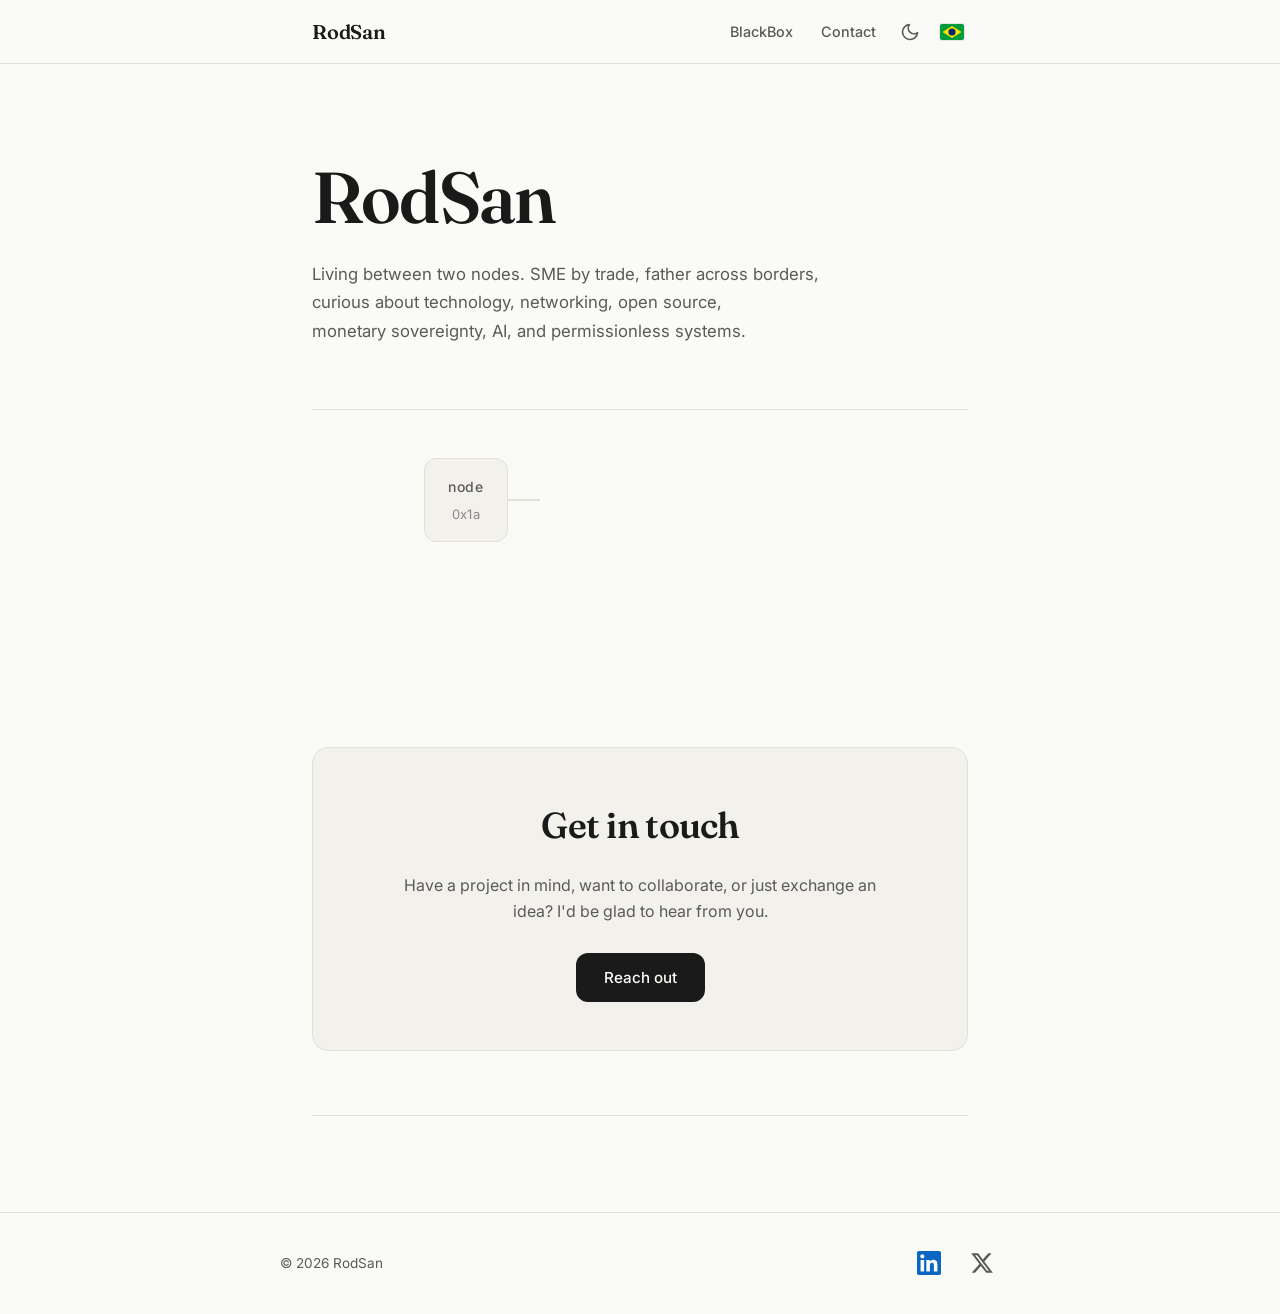
==== commit 3ee11ea0: "update hero paragraph: rebalance line breaks, SSE to SME" ====
--- a/index.html
+++ b/index.html
@@ -79,9 +79,9 @@
         <section class="hero reveal" aria-labelledby="hero-title">
             <h1 id="hero-title" class="hero-title">RodSan</h1>
             <p class="hero-subtitle">
-                Living between two nodes. SSE by trade, father across borders,<br>
-                curious about technology, networking, open source, monetary sovereignty,<br>
-                AI, and permissionless systems.
+                Living between two nodes. SME by trade, father across borders,<br>
+                curious about technology, networking, open source,<br>
+                monetary sovereignty, AI, and permissionless systems.
             </p>
         </section>
 
